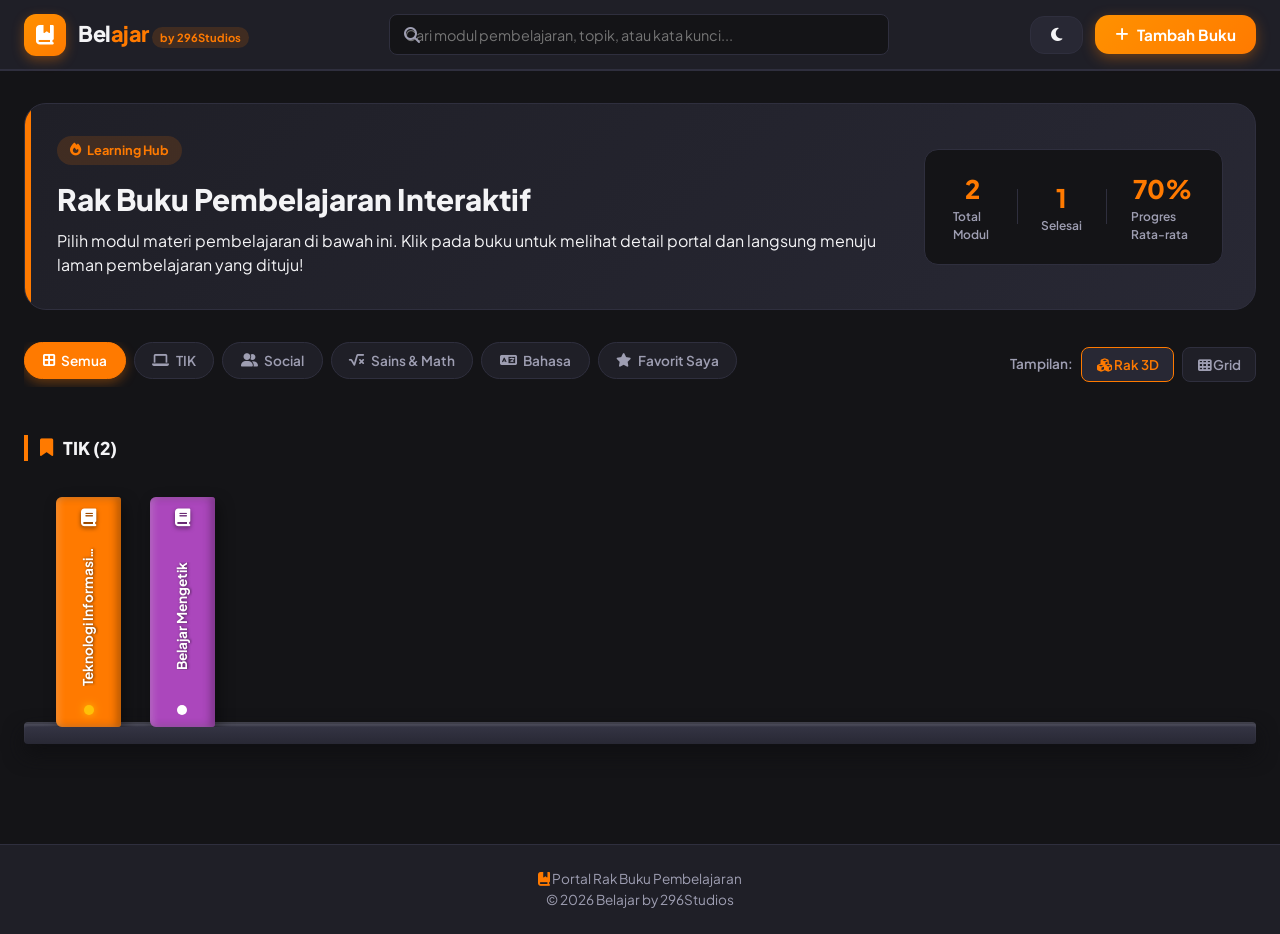
==== index.html @ 52af5105 "Add files via upload" ====
<!DOCTYPE html>
<html lang="id">
<head>
    <meta charset="UTF-8">
    <meta name="viewport" content="width=device-width, initial-scale=1.0">
    <title>Portal Pembelajaran</title>
    <!-- Fonts & Icons -->
    <link rel="preconnect" href="https://fonts.googleapis.com">
    <link rel="preconnect" href="https://fonts.gstatic.com" crossorigin>
    <link href="https://fonts.googleapis.com/css2?family=Plus+Jakarta+Sans:wght@400;500;600;700;800&display=swap" rel="stylesheet">
    <link rel="stylesheet" href="https://cdnjs.cloudflare.com/ajax/libs/font-awesome/6.4.0/css/all.min.css">
    <link rel="stylesheet" href="style.css">

    <!-- Meta Tags Utama -->
<meta name="title" content="Belajar - Portal Rak Buku Pembelajaran">
<meta name="description" content="Portal pilihan modul pembelajaran interaktif dengan tampilan rak buku 3D. Akses berbagai materi pembelajaran dengan mudah dan cepat.">
<meta name="keywords" content="portal pembelajaran, rak buku 3d, modul belajar, materi interaktif, edukasi online, belajar daring, rak buku digital, modul pembelajaran, belajar interaktif, portal edukasi">
<meta name="author" content="Belajar by 296Studios">
<meta name="robots" content="index, follow">

<!-- Warna Bar Browser Seluler (Tema Oranye Saweria) -->
<meta name="theme-color" content="#FF7A00">
<meta name="apple-mobile-web-app-status-bar-style" content="black-translucent">

<!-- Open Graph (Facebook, WhatsApp, LinkedIn) -->
<meta property="og:type" content="website">
<meta property="og:url" content="https://belajar.296.web.id/">
<meta property="og:title" content="Belajar - Portal Rak Buku Pembelajaran">
<meta property="og:description" content="Akses berbagai modul pembelajaran interaktif dengan tampilan rak buku 3D yang modern dan responsif.">
<meta property="og:image" content="https://belajar.296.web.id/og-image.webp">

<!-- Twitter Card -->
<meta property="twitter:card" content="summary_large_image">
<meta property="twitter:url" content="https://belajar.296.web.id/">
<meta property="twitter:title" content="Belajar - Portal Rak Buku Pembelajaran">
<meta property="twitter:description" content="Akses berbagai modul pembelajaran interaktif dengan tampilan rak buku 3D yang modern dan responsif.">
<meta property="twitter:image" content="https://belajar.296.web.id/og-image.webp">

<!-- Favicon Langsung Aktif (SVG Data URI Icon Buku Oranye) -->
<link rel="icon" type="image/svg+xml" href="data:image/svg+xml,<svg xmlns='http://www.w3.org/2000/svg' viewBox='0 0 100 100'><rect width='100' height='100' rx='22' fill='%23FF7A00'/><path d='M30 25h40a5 5 0 0 1 5 5v45a5 5 0 0 1-5 5H30a5 5 0 0 1-5-5V30a5 5 0 0 1 5-5z' fill='%23ffffff'/><path d='M35 35h30M35 47h30M35 59h20' stroke='%23FF7A00' stroke-width='4' stroke-linecap='round'/></svg>">

<!-- Standard Favicon (Jika Menggunakan File Gambar Lokal) -->
<link rel="icon" type="image/x-icon" href="icon/favicon.ico">
<link rel="icon" type="image/png" sizes="32x32" href="icon/favicon-32x32.png">
<link rel="icon" type="image/png" sizes="16x16" href="icon/favicon-16x16.png">
<link rel="apple-touch-icon" sizes="180x180" href="icon/apple-touch-icon.png">
<link rel="manifest" href="icon/site.webmanifest">
</head>
<body class="dark-theme">

    <!-- Header / Navbar Tema Saweria -->
    <header class="navbar">
        <div class="nav-container">
            <div class="brand">
                <div class="brand-icon">
                    <i class="fa-solid fa-book-bookmark"></i>
                </div>
                <div class="brand-text">
                    <span class="brand-title">Bel<span class="highlight">ajar</span></span>
                    <span class="brand-badge">by 296Studios</span>
                </div>
            </div>

            <div class="nav-search">
                <i class="fa-solid fa-magnifying-glass search-icon"></i>
                <input type="text" id="searchInput" placeholder="Cari modul pembelajaran, topik, atau kata kunci...">
                <button id="clearSearchBtn" class="btn-icon hidden"><i class="fa-solid fa-xmark"></i></button>
            </div>

            <div class="nav-actions">
                <button id="themeToggleBtn" class="btn btn-secondary" title="Ganti Mode Terang/Gelap">
                    <i class="fa-solid fa-moon" id="themeIcon"></i>
                </button>
                <button id="addBookBtn" class="btn btn-primary">
                    <i class="fa-solid fa-plus"></i>
                    <span>Tambah Buku</span>
                </button>
            </div>
        </div>
    </header>

    <!-- Main Content Area -->
    <main class="main-content">
        <!-- Banner Hero & Stats -->
        <section class="hero-section">
            <div class="hero-card">
                <div class="hero-info">
                    <div class="hero-badge"><i class="fa-solid fa-fire"></i>Learning Hub</div>
                    <h1>Rak Buku Pembelajaran Interaktif</h1>
                    <p>Pilih modul materi pembelajaran di bawah ini. Klik pada buku untuk melihat detail portal dan langsung menuju laman pembelajaran yang dituju!</p>
                </div>
                <div class="hero-stats">
                    <div class="stat-item">
                        <span class="stat-value" id="totalBooksCount">0</span>
                        <span class="stat-label">Total Modul</span>
                    </div>
                    <div class="stat-divider"></div>
                    <div class="stat-item">
                        <span class="stat-value" id="completedCount">0</span>
                        <span class="stat-label">Selesai</span>
                    </div>
                    <div class="stat-divider"></div>
                    <div class="stat-item">
                        <span class="stat-value" id="avgProgress">0%</span>
                        <span class="stat-label">Progres Rata-rata</span>
                    </div>
                </div>
            </div>
        </section>

        <!-- Kategori & Filter Tampilan -->
        <section class="controls-section">
            <div class="categories-wrapper">
                <button class="cat-chip active" data-category="all">
                    <i class="fa-solid fa-border-all"></i> Semua
                </button>
                <button class="cat-chip" data-category="TIK">
                    <i class="fa-solid fa-laptop"></i> TIK
                </button>
                <button class="cat-chip" data-category="Social">
                    <i class="fa-solid fa-user-group"></i> Social
                </button>
                <button class="cat-chip" data-category="Sains & Math">
                    <i class="fa-solid fa-square-root-variable"></i> Sains & Math
                </button>
                <button class="cat-chip" data-category="Bahasa">
                    <i class="fa-solid fa-language"></i> Bahasa
                </button>
                <button class="cat-chip" data-category="favorit">
                    <i class="fa-solid fa-star"></i> Favorit Saya
                </button>
            </div>

            <div class="view-modes">
                <span class="control-label">Tampilan:</span>
                <button class="view-btn active" id="viewShelfBtn" data-view="shelf" title="Tampilan Rak Buku 3D">
                    <i class="fa-solid fa-cubes"></i> Rak 3D
                </button>
                <button class="view-btn" id="viewGridBtn" data-view="grid" title="Tampilan Grid Kartu">
                    <i class="fa-solid fa-table-cells"></i> Grid
                </button>
            </div>
        </section>

        <!-- Area Rak Buku (Dynamic Render) -->
        <section id="bookshelfContainer" class="bookshelf-view">
            <!-- Rak dan Buku akan di-render oleh script.js -->
        </section>

        <!-- Empty State -->
        <div id="emptyState" class="empty-state hidden">
            <div class="empty-icon"><i class="fa-solid fa-box-open"></i></div>
            <h3>Buku Pembelajaran Tidak Ditemukan</h3>
            <p>Coba gunakan kata kunci pencarian lain atau pilih kategori yang berbeda.</p>
            <button id="resetFilterBtn" class="btn btn-primary mt-3">Reset Filter & Search</button>
        </div>
    </main>

    <!-- Footer -->
    <footer class="footer">
        <div class="footer-container">
            <div class="footer-brand">
                <i class="fa-solid fa-book-bookmark text-primary"></i>
                <span>Portal Rak Buku Pembelajaran</span>
            </div>
            <p>© 2026 Belajar by 296Studios</p>
        </div>
    </footer>

    <!-- Modal Detail Buku & Link Portal Target -->
    <div id="bookModal" class="modal-backdrop hidden">
        <div class="modal-box popup-anim">
            <button class="modal-close" id="closeBookModal"><i class="fa-solid fa-xmark"></i></button>
            <div class="modal-header">
                <span class="modal-tag" id="modalCategory">Kategori</span>
                <h2 id="modalTitle">Judul Buku</h2>
                <div class="modal-meta">
                    <span id="modalLevel"><i class="fa-solid fa-layer-group"></i> Pemula</span>
                    <span id="modalDuration"><i class="fa-solid fa-clock"></i> 2 Jam</span>
                    <span id="modalAuthor"><i class="fa-solid fa-user"></i> Pengajar</span>
                </div>
            </div>
            <div class="modal-body">
                <p id="modalDescription">Deskripsi materi pembelajaran...</p>
                
                <div class="modal-progress-box">
                    <div class="progress-info">
                        <span>Progres Belajar</span>
                        <span id="modalProgressText">0%</span>
                    </div>
                    <div class="progress-bar-bg">
                        <div class="progress-bar-fill" id="modalProgressBar" style="width: 0%;"></div>
                    </div>
                </div>

                <div class="modal-topics">
                    <h4><i class="fa-solid fa-list-check"></i> Topik Yang Dipelajari:</h4>
                    <ul id="modalTopicsList"></ul>
                </div>
            </div>
            <div class="modal-footer">
                <button id="toggleFavBtn" class="btn btn-secondary">
                    <i class="fa-regular fa-star" id="modalFavIcon"></i> Favorit
                </button>
                <a id="modalOpenLink" href="#" target="_self" class="btn btn-primary btn-launch">
                    <span>Masuk ke Laman Materi</span>
                    <i class="fa-solid fa-arrow-right-to-bracket"></i>
                </a>
            </div>
        </div>
    </div>

    <!-- Modal Tambah Buku Baru -->
    <div id="addBookModal" class="modal-backdrop hidden">
        <div class="modal-box popup-anim">
            <button class="modal-close" id="closeAddModal"><i class="fa-solid fa-xmark"></i></button>
            <div class="modal-header">
                <h2><i class="fa-solid fa-plus-circle text-primary"></i> Tambah Buku Pembelajaran Baru</h2>
                <p>Tambahkan tautan/portal modul baru ke dalam rak buku Anda.</p>
            </div>
            <form id="addBookForm">
                <div class="form-group">
                    <label for="bookTitle">Judul Buku / Modul *</label>
                    <input type="text" id="bookTitle" placeholder="Contoh: Belajar JavaScript DOM" required>
                </div>

                <div class="form-row">
                    <div class="form-group">
                        <label for="bookCategory">Kategori *</label>
                        <select id="bookCategory" required>
                            <option value="TIK">TIK</option>
                            <option value="Social">Social</option>
                            <option value="Sains & Math">Sains & Math</option>
                            <option value="Bahasa">Bahasa</option>
                        </select>
                    </div>

                    <div class="form-group">
                        <label for="bookColor">Warna Sampul Buku</label>
                        <div class="color-picker-grid">
                            <input type="radio" name="spineColor" value="#FF7A00" id="c1" checked><label for="c1" style="background:#FF7A00;"></label>
                            <input type="radio" name="spineColor" value="#00C853" id="c2"><label for="c2" style="background:#00C853;"></label>
                            <input type="radio" name="spineColor" value="#29B6F6" id="c3"><label for="c3" style="background:#29B6F6;"></label>
                            <input type="radio" name="spineColor" value="#AB47BC" id="c4"><label for="c4" style="background:#AB47BC;"></label>
                            <input type="radio" name="spineColor" value="#FF1744" id="c5"><label for="c5" style="background:#FF1744;"></label>
                        </div>
                    </div>
                </div>

                <div class="form-group">
                    <label for="bookUrl">URL Target / Link Portal *</label>
                    <input type="text" id="bookUrl" placeholder="modul-web.html atau https://..." required>
                </div>

                <div class="form-group">
                    <label for="bookDesc">Deskripsi Singkat</label>
                    <textarea id="bookDesc" rows="3" placeholder="Jelaskan ringkasan materi yang dipelajari..."></textarea>
                </div>

                <div class="form-row">
                    <div class="form-group">
                        <label for="bookLevel">Tingkat Kesulitan</label>
                        <select id="bookLevel">
                            <option value="Pemula">Pemula</option>
                            <option value="Menengah">Menengah</option>
                            <option value="Lanjutan">Lanjutan</option>
                        </select>
                    </div>

                    <div class="form-group">
                        <label for="bookDuration">Estimasi Waktu</label>
                        <input type="text" id="bookDuration" placeholder="Contoh: 1.5 Jam">
                    </div>
                </div>

                <div class="modal-footer pt-3">
                    <button type="button" class="btn btn-secondary" id="cancelAddBtn">Batal</button>
                    <button type="submit" class="btn btn-primary"><i class="fa-solid fa-floppy-disk"></i> Simpan ke Rak</button>
                </div>
            </form>
        </div>
    </div>

    <!-- Toast Notification -->
    <div id="toast" class="toast hidden">
        <i class="fa-solid fa-circle-check" id="toastIcon"></i>
        <span id="toastMsg">Notifikasi</span>
    </div>

    <script src="script.js"></script>
</body>
</html>
---- style.css ----
/* ==========================================================================
   SAWERIA THEME & 3D BOOKSHELF PORTAL STYLING
   ========================================================================== */

:root {
    /* Palette Warna Utama Saweria */
    --primary: #FF7A00;
    --primary-hover: #E66A00;
    --primary-light: #FFF0E6;
    --primary-glow: rgba(255, 122, 0, 0.35);
    --accent-yellow: #FFC107;
    --accent-yellow-dark: #FF9800;

    /* Mode Gelap (Default Saweria) */
    --bg-main: #141417;
    --bg-card: #1F1F27;
    --bg-shelf: #282834;
    --bg-shelf-top: #363646;
    --bg-shelf-shadow: #0F0F12;
    --text-main: #F4F4F6;
    --text-muted: #9E9EB2;
    --border-color: #2F2F3E;
    --modal-bg: #1A1A22;
    --shadow-color: rgba(0, 0, 0, 0.5);

    /* Radius & Transisi */
    --radius-sm: 8px;
    --radius-md: 14px;
    --radius-lg: 22px;
    --transition-fast: 0.2s cubic-bezier(0.16, 1, 0.3, 1);
    --transition-normal: 0.35s cubic-bezier(0.16, 1, 0.3, 1);
}

/* Mode Terang Saweria */
body.light-theme {
    --bg-main: #FFF8F2;
    --bg-card: #FFFFFF;
    --bg-shelf: #F0E6DC;
    --bg-shelf-top: #E2D3C5;
    --bg-shelf-shadow: #D4C1B0;
    --text-main: #1F1B16;
    --text-muted: #73695F;
    --border-color: #EBDCCF;
    --modal-bg: #FFFFFF;
    --shadow-color: rgba(230, 106, 0, 0.08);
}

* {
    margin: 0;
    padding: 0;
    box-sizing: border-box;
    font-family: 'Plus Jakarta Sans', system-ui, -apple-system, sans-serif;
}

body {
    background-color: var(--bg-main);
    color: var(--text-main);
    min-height: 100vh;
    display: flex;
    flex-direction: column;
    line-height: 1.5;
    transition: background-color var(--transition-normal), color var(--transition-normal);
}

.highlight { color: var(--primary); }
.text-primary { color: var(--primary); }
.hidden { display: none !important; }
.mt-3 { margin-top: 1rem; }

/* Tombol / Buttons */
.btn {
    display: inline-flex;
    align-items: center;
    justify-content: center;
    gap: 0.5rem;
    padding: 0.65rem 1.25rem;
    font-size: 0.95rem;
    font-weight: 700;
    border-radius: var(--radius-md);
    border: none;
    cursor: pointer;
    transition: all var(--transition-fast);
    text-decoration: none;
}
.btn-primary {
    background: linear-gradient(135deg, #FF9100 0%, #FF7A00 100%);
    color: #FFFFFF;
    box-shadow: 0 4px 14px var(--primary-glow);
}
.btn-primary:hover {
    transform: translateY(-2px);
    box-shadow: 0 6px 20px rgba(255, 122, 0, 0.5);
    background: linear-gradient(135deg, #FFA01A 0%, #E66A00 100%);
}
.btn-secondary {
    background-color: var(--bg-shelf);
    color: var(--text-main);
    border: 1px solid var(--border-color);
}
.btn-secondary:hover {
    background-color: var(--border-color);
}
.btn-icon {
    background: none;
    border: none;
    color: var(--text-muted);
    cursor: pointer;
    font-size: 1rem;
    padding: 0.4rem;
}

/* Header & Navbar */
.navbar {
    position: sticky;
    top: 0;
    z-index: 100;
    background-color: var(--bg-card);
    border-bottom: 2px solid var(--border-color);
    backdrop-filter: blur(10px);
}
.nav-container {
    max-width: 1280px;
    margin: 0 auto;
    padding: 0.85rem 1.5rem;
    display: flex;
    align-items: center;
    justify-content: space-between;
    gap: 1.5rem;
}
.brand {
    display: flex;
    align-items: center;
    gap: 0.75rem;
}
.brand-icon {
    width: 42px;
    height: 42px;
    background: linear-gradient(135deg, #FF9100, #FF7A00);
    color: #FFF;
    border-radius: 12px;
    display: flex;
    align-items: center;
    justify-content: center;
    font-size: 1.25rem;
    box-shadow: 0 4px 12px var(--primary-glow);
}
.brand-title {
    font-size: 1.35rem;
    font-weight: 800;
    letter-spacing: -0.5px;
}
.brand-badge {
    font-size: 0.7rem;
    font-weight: 700;
    color: var(--primary);
    background: rgba(255, 122, 0, 0.15);
    padding: 2px 8px;
    border-radius: 20px;
    display: inline-block;
}

/* Search Input */
.nav-search {
    flex: 1;
    max-width: 500px;
    position: relative;
    display: flex;
    align-items: center;
}
.nav-search input {
    width: 100%;
    padding: 0.65rem 2.5rem 0.65rem 2.6rem;
    border-radius: var(--radius-md);
    border: 1px solid var(--border-color);
    background-color: var(--bg-main);
    color: var(--text-main);
    font-size: 0.9rem;
    outline: none;
}
.nav-search input:focus {
    border-color: var(--primary);
    box-shadow: 0 0 0 3px var(--primary-glow);
}
.search-icon {
    position: absolute;
    left: 0.9rem;
    color: var(--text-muted);
}
#clearSearchBtn { position: absolute; right: 0.5rem; }
.nav-actions { display: flex; align-items: center; gap: 0.75rem; }

/* Content Wrapper */
.main-content {
    flex: 1;
    max-width: 1280px;
    width: 100%;
    margin: 0 auto;
    padding: 2rem 1.5rem;
    display: flex;
    flex-direction: column;
    gap: 2rem;
}

/* Hero Section */
.hero-card {
    background: linear-gradient(135deg, var(--bg-card) 0%, var(--bg-shelf) 100%);
    border: 1px solid var(--border-color);
    border-radius: var(--radius-lg);
    padding: 2rem;
    display: flex;
    align-items: center;
    justify-content: space-between;
    gap: 2rem;
    position: relative;
    overflow: hidden;
}
.hero-card::before {
    content: '';
    position: absolute;
    top: 0;
    left: 0;
    width: 6px;
    height: 100%;
    background: var(--primary);
}
.hero-info h1 {
    font-size: 1.85rem;
    font-weight: 800;
    margin-bottom: 0.5rem;
}
.hero-badge {
    display: inline-flex;
    align-items: center;
    gap: 0.4rem;
    background: rgba(255, 122, 0, 0.15);
    color: var(--primary);
    font-weight: 700;
    font-size: 0.8rem;
    padding: 0.3rem 0.8rem;
    border-radius: 20px;
    margin-bottom: 0.75rem;
}

.hero-stats {
    display: flex;
    align-items: center;
    gap: 1.5rem;
    background-color: var(--bg-main);
    padding: 1.25rem 1.75rem;
    border-radius: var(--radius-md);
    border: 1px solid var(--border-color);
}
.stat-item { display: flex; flex-direction: column; align-items: center; }
.stat-value { font-size: 1.6rem; font-weight: 800; color: var(--primary); }
.stat-label { font-size: 0.75rem; color: var(--text-muted); font-weight: 600; }
.stat-divider { width: 1px; height: 35px; background-color: var(--border-color); }

/* Kategori Filter */
.controls-section {
    display: flex;
    align-items: center;
    justify-content: space-between;
    flex-wrap: wrap;
    gap: 1rem;
}
.categories-wrapper {
    display: flex;
    align-items: center;
    gap: 0.5rem;
    overflow-x: auto;
    padding-bottom: 0.5rem;
}
.cat-chip {
    display: flex;
    align-items: center;
    gap: 0.4rem;
    padding: 0.55rem 1.1rem;
    border-radius: 30px;
    background-color: var(--bg-card);
    border: 1px solid var(--border-color);
    color: var(--text-muted);
    font-weight: 600;
    font-size: 0.85rem;
    cursor: pointer;
    white-space: nowrap;
}
.cat-chip.active {
    background-color: var(--primary);
    color: #FFFFFF;
    border-color: var(--primary);
    box-shadow: 0 4px 12px var(--primary-glow);
}
.view-modes { display: flex; align-items: center; gap: 0.5rem; }
.control-label { font-size: 0.85rem; font-weight: 600; color: var(--text-muted); }
.view-btn {
    padding: 0.5rem 0.9rem;
    border-radius: var(--radius-sm);
    background-color: var(--bg-card);
    border: 1px solid var(--border-color);
    color: var(--text-muted);
    font-weight: 600;
    cursor: pointer;
}
.view-btn.active {
    background-color: var(--bg-shelf);
    color: var(--primary);
    border-color: var(--primary);
}

/* ==========================================================================
   TAMPILAN RAK BUKU 3D (3D BOOKSHELF VIEW)
   ========================================================================== */
.bookshelf-view {
    display: flex;
    flex-direction: column;
    gap: 3.5rem;
    margin-top: 1rem;
}
.shelf-row { position: relative; padding-bottom: 20px; }
.shelf-books-container {
    display: flex;
    align-items: flex-end;
    gap: 1.8rem;
    padding: 0 2rem;
    min-height: 250px;
    overflow-x: auto;
}
.shelf-plank {
    height: 22px;
    width: 100%;
    background: linear-gradient(180deg, var(--bg-shelf-top) 0%, var(--bg-shelf) 100%);
    border-radius: 4px;
    box-shadow: 0 10px 20px var(--bg-shelf-shadow), inset 0 2px 2px rgba(255, 255, 255, 0.1);
    border-top: 2px solid rgba(255, 255, 255, 0.1);
    margin-top: -5px;
}
.shelf-category-title {
    font-size: 1.1rem;
    font-weight: 800;
    margin-bottom: 1rem;
    display: flex;
    align-items: center;
    gap: 0.6rem;
    border-left: 4px solid var(--primary);
    padding-left: 0.75rem;
}

/* Komponen Buku 3D */
.book-item-3d {
    position: relative;
    width: 65px;
    height: 230px;
    cursor: pointer;
    perspective: 1000px;
    transition: transform var(--transition-normal);
    flex-shrink: 0;
}
.book-spine {
    width: 100%;
    height: 100%;
    border-radius: 6px 3px 3px 6px;
    box-shadow: 4px 6px 15px rgba(0, 0, 0, 0.4), inset -4px 0 8px rgba(0, 0, 0, 0.3), inset 3px 0 6px rgba(255, 255, 255, 0.2);
    display: flex;
    flex-direction: column;
    justify-content: space-between;
    align-items: center;
    padding: 12px 6px;
    transition: transform var(--transition-normal), box-shadow var(--transition-fast);
}
.spine-top-icon {
    font-size: 1.1rem;
    color: #FFFFFF;
    text-shadow: 0 2px 4px rgba(0,0,0,0.5);
}
.spine-title {
    writing-mode: vertical-rl;
    text-orientation: mixed;
    transform: rotate(180deg);
    font-weight: 700;
    font-size: 0.85rem;
    color: #FFFFFF;
    text-shadow: 0 1px 3px rgba(0,0,0,0.6);
    max-height: 140px;
    overflow: hidden;
    text-overflow: ellipsis;
    white-space: nowrap;
}
.spine-progress-dot {
    width: 10px;
    height: 10px;
    border-radius: 50%;
    background: #FFF;
}
.spine-progress-dot.completed {
    background: var(--accent-yellow);
    box-shadow: 0 0 8px var(--accent-yellow);
}

/* Efek Hover Buku 3D */
.book-item-3d:hover {
    transform: translateY(-16px) scale(1.06);
    z-index: 10;
}
.book-item-3d:hover .book-spine {
    box-shadow: 0 16px 30px rgba(0, 0, 0, 0.5), 0 0 15px var(--primary-glow);
    border: 1px solid rgba(255, 255, 255, 0.4);
}

/* Tooltip Sampul Hover */
.book-item-3d .book-tooltip {
    position: absolute;
    bottom: 100%;
    left: 50%;
    transform: translateX(-50%) translateY(-10px) scale(0.9);
    width: 200px;
    background-color: var(--bg-card);
    border: 2px solid var(--primary);
    border-radius: var(--radius-md);
    padding: 0.85rem;
    box-shadow: 0 10px 25px rgba(0,0,0,0.4);
    opacity: 0;
    pointer-events: none;
    transition: all var(--transition-fast);
    z-index: 20;
}
.book-item-3d:hover .book-tooltip {
    opacity: 1;
    transform: translateX(-50%) translateY(-15px) scale(1);
}

/* Tampilan Grid Kartu */
.grid-container {
    display: grid;
    grid-template-columns: repeat(auto-fill, minmax(280px, 1fr));
    gap: 1.5rem;
}
.book-card-grid {
    background-color: var(--bg-card);
    border: 1px solid var(--border-color);
    border-radius: var(--radius-lg);
    padding: 1.25rem;
    display: flex;
    flex-direction: column;
    justify-content: space-between;
    transition: all var(--transition-normal);
    position: relative;
    overflow: hidden;
}
.book-card-grid:hover {
    transform: translateY(-5px);
    border-color: var(--primary);
    box-shadow: 0 10px 25px var(--shadow-color);
}
.card-header-accent { height: 6px; width: 100%; position: absolute; top: 0; left: 0; }

/* Modal Box & Popup */
.modal-backdrop {
    position: fixed;
    top: 0;
    left: 0;
    width: 100%;
    height: 100%;
    background-color: rgba(0, 0, 0, 0.75);
    backdrop-filter: blur(5px);
    z-index: 1000;
    display: flex;
    align-items: center;
    justify-content: center;
    padding: 1rem;
}
.modal-box {
    background-color: var(--modal-bg);
    border: 2px solid var(--primary);
    border-radius: var(--radius-lg);
    width: 100%;
    max-width: 540px;
    padding: 2rem;
    position: relative;
}
.popup-anim { animation: popup 0.3s cubic-bezier(0.16, 1, 0.3, 1) forwards; }
@keyframes popup {
    from { opacity: 0; transform: scale(0.9) translateY(20px); }
    to { opacity: 1; transform: scale(1) translateY(0); }
}
.modal-close {
    position: absolute;
    top: 1.25rem;
    right: 1.25rem;
    background: var(--bg-shelf);
    border: 1px solid var(--border-color);
    color: var(--text-muted);
    width: 34px;
    height: 34px;
    border-radius: 50%;
    cursor: pointer;
}
.modal-tag { font-size: 0.75rem; font-weight: 800; color: var(--primary); text-transform: uppercase; }

/* Dynamic Form & Input */
.form-group { display: flex; flex-direction: column; gap: 0.4rem; margin-bottom: 1rem; }
.form-row { display: grid; grid-template-columns: 1fr 1fr; gap: 1rem; }
input[type="text"], select, textarea {
    width: 100%;
    padding: 0.65rem 0.9rem;
    border-radius: var(--radius-sm);
    border: 1px solid var(--border-color);
    background-color: var(--bg-main);
    color: var(--text-main);
    outline: none;
}
input[type="text"]:focus, select:focus, textarea:focus { border-color: var(--primary); }

.color-picker-grid { display: flex; gap: 0.6rem; align-items: center; height: 42px; }
.color-picker-grid input[type="radio"] { display: none; }
.color-picker-grid label {
    width: 28px;
    height: 28px;
    border-radius: 50%;
    cursor: pointer;
    border: 2px solid transparent;
}
.color-picker-grid input[type="radio"]:checked + label {
    transform: scale(1.25);
    border-color: #FFFFFF;
}

/* Toast */
.toast {
    position: fixed;
    bottom: 2rem;
    right: 2rem;
    background-color: var(--primary);
    color: #FFF;
    padding: 0.85rem 1.4rem;
    border-radius: var(--radius-md);
    font-weight: 700;
    box-shadow: 0 10px 25px var(--primary-glow);
    display: flex;
    align-items: center;
    gap: 0.6rem;
    z-index: 2000;
}

.empty-state { text-align: center; padding: 4rem 1rem; color: var(--text-muted); }
.empty-icon { font-size: 3.5rem; color: var(--primary); margin-bottom: 1rem; }

.footer {
    background-color: var(--bg-card);
    border-top: 1px solid var(--border-color);
    padding: 1.5rem 0;
    margin-top: 3rem;
}
.footer-container { text-align: center; font-size: 0.85rem; color: var(--text-muted); }

/* Breakpoints Responsif Mobile */
@media (max-width: 768px) {
    .nav-container, .hero-card { flex-direction: column; align-items: stretch; }
    .form-row { grid-template-columns: 1fr; }
}
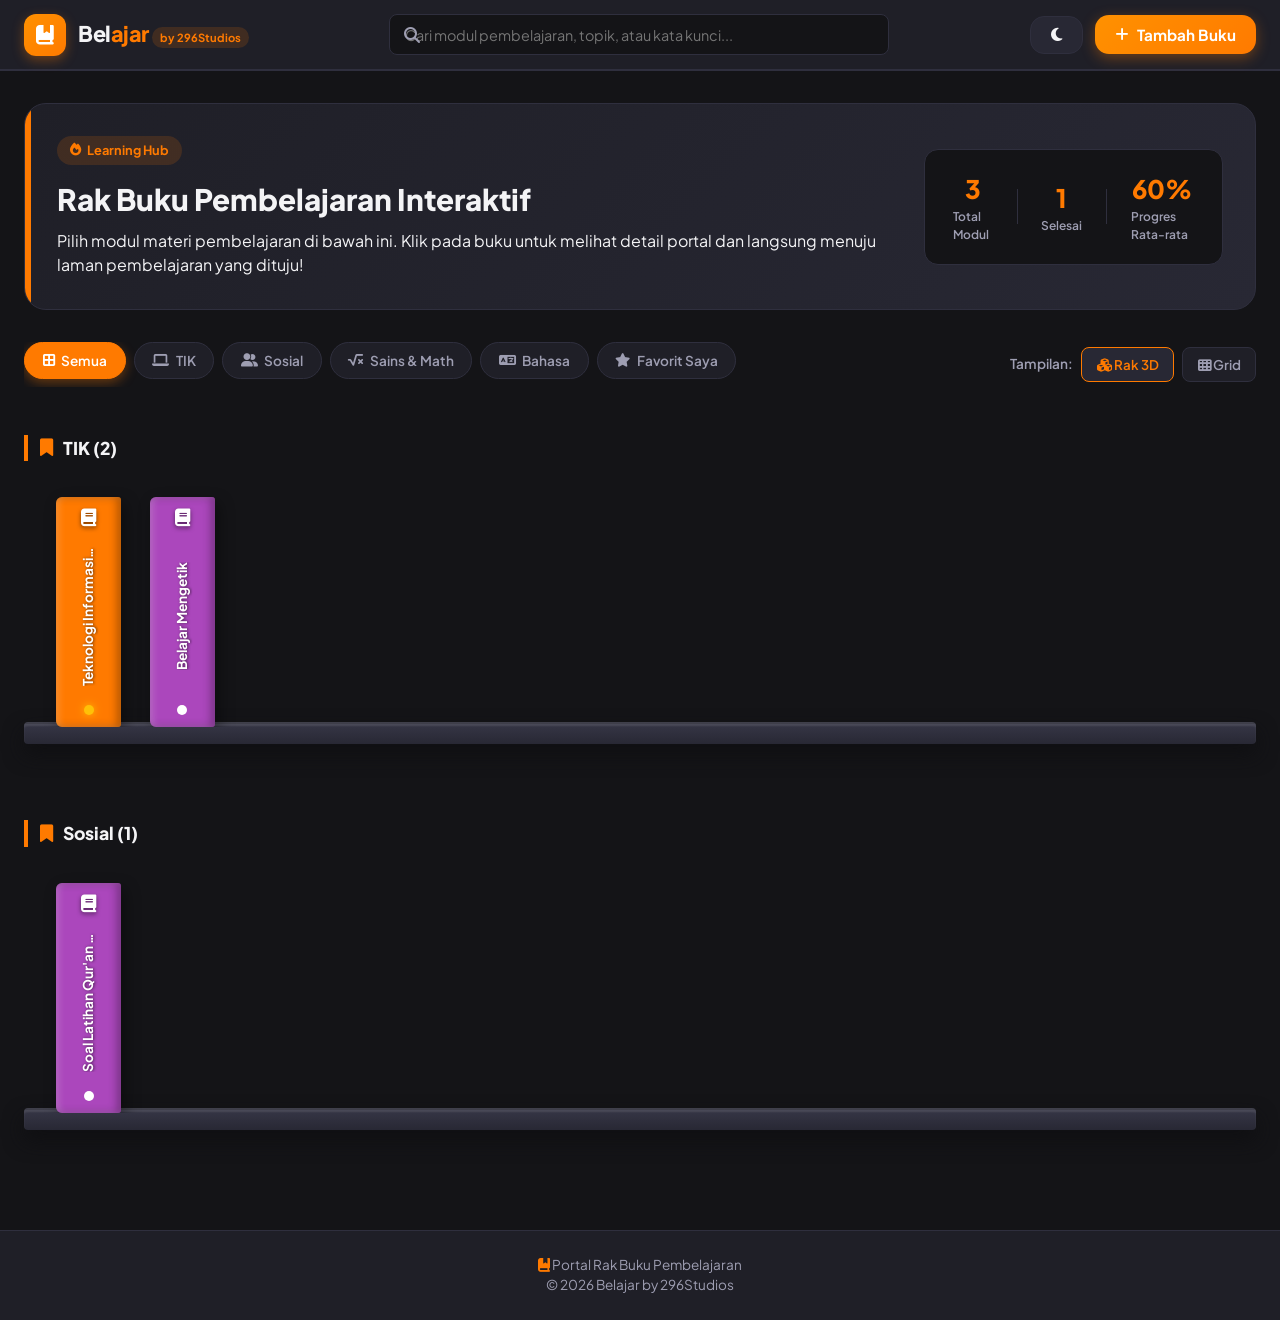
==== commit 85a36a01: "Rename category 'Social' to 'Sosial'" ====
--- a/index.html
+++ b/index.html
@@ -117,8 +117,8 @@
                 <button class="cat-chip" data-category="TIK">
                     <i class="fa-solid fa-laptop"></i> TIK
                 </button>
-                <button class="cat-chip" data-category="Social">
-                    <i class="fa-solid fa-user-group"></i> Social
+                <button class="cat-chip" data-category="Sosial">
+                    <i class="fa-solid fa-user-group"></i> Sosial
                 </button>
                 <button class="cat-chip" data-category="Sains & Math">
                     <i class="fa-solid fa-square-root-variable"></i> Sains & Math
@@ -289,4 +289,4 @@
 
     <script src="script.js"></script>
 </body>
-</html>+</html>
